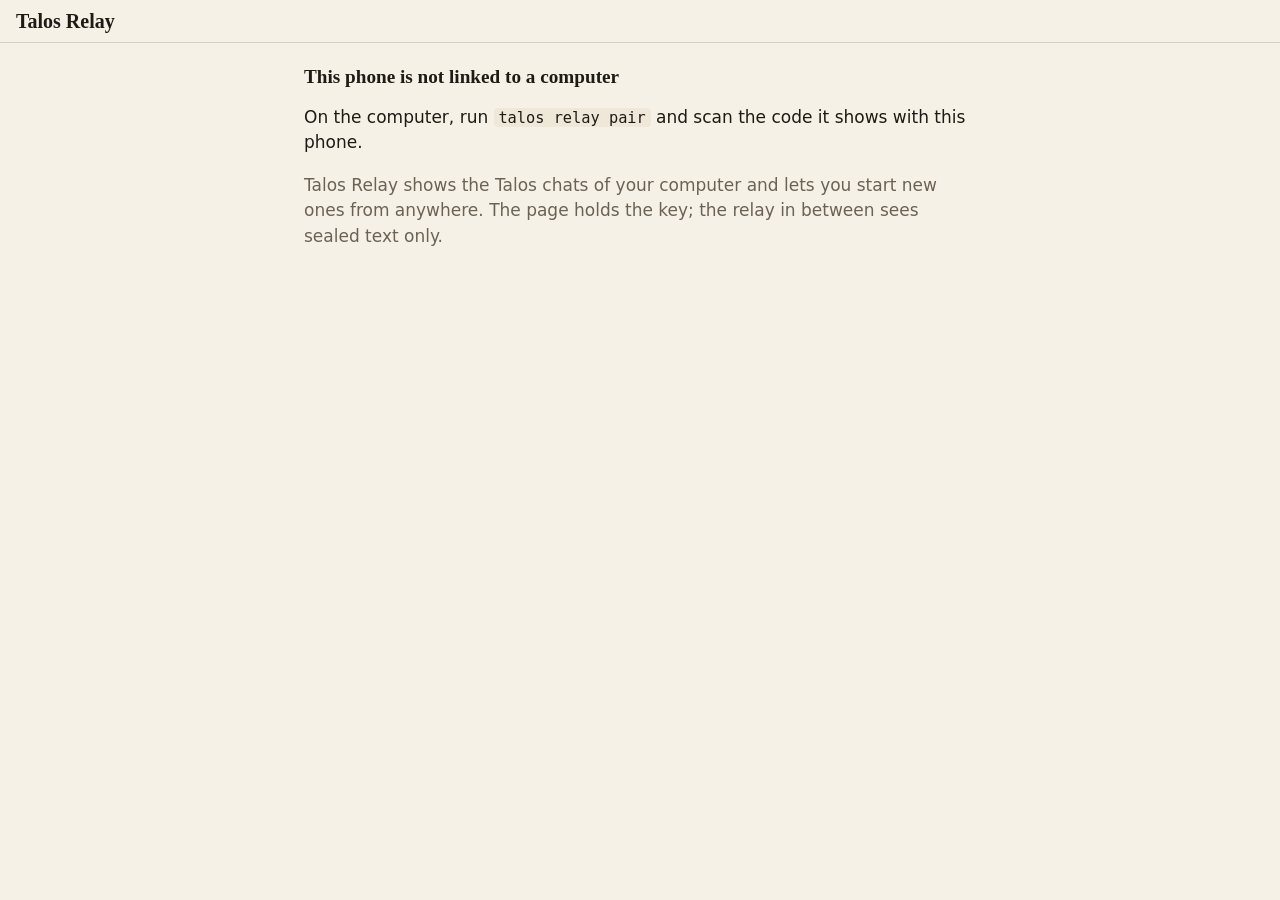
==== relay/site/index.html @ 6eaa2091 "Talos Relay: its own phone page and relay; OpenRouter sign-in in the browser talos relay pair|status" ====
<!doctype html>
<html lang="en">
<head>
<meta charset="utf-8">
<title>Talos Relay</title>
<meta name="viewport" content="width=device-width, initial-scale=1, viewport-fit=cover">
<meta name="referrer" content="no-referrer">
<meta name="robots" content="noindex">
<meta name="theme-color" content="#f6f1e7" media="(prefers-color-scheme: light)">
<meta name="theme-color" content="#1a1814" media="(prefers-color-scheme: dark)">
<meta name="apple-mobile-web-app-capable" content="yes">
<meta name="apple-mobile-web-app-title" content="Talos">
<link rel="icon" href="icon.svg" type="image/svg+xml">
<link rel="apple-touch-icon" href="icon-180.png">
<link rel="stylesheet" href="styles.css">
</head>
<body>
<header>
  <button id="back" class="plain" hidden aria-label="Back to the chats">&#8249; Chats</button>
  <h1 id="title">Talos Relay</h1>
  <span id="where" class="where"></span>
</header>

<main id="main">
  <section id="unlinked" hidden>
    <h2>This phone is not linked to a computer</h2>
    <p>On the computer, run <code>talos relay pair</code> and scan the code it shows with this phone.</p>
    <p class="soft">Talos Relay shows the Talos chats of your computer and lets you start new ones from anywhere.
    The page holds the key; the relay in between sees sealed text only.</p>
  </section>

  <section id="list" hidden>
    <button id="new" class="primary wide">New chat</button>
    <p id="notice" class="notice" hidden></p>
    <ul id="chats" class="chats"></ul>
    <p id="empty" class="soft" hidden>No chats yet. Start one with New chat.</p>
    <p id="about" class="soft small"></p>
  </section>

  <section id="start" hidden>
    <label for="folder">Folder on the computer</label>
    <select id="folder"></select>
    <p class="soft small">Talos reads and writes files in this folder.</p>
  </section>

  <section id="chat" hidden>
    <p id="earlier" class="soft small" hidden></p>
    <div id="items"></div>
    <div id="live" class="live" hidden>
      <div class="working"><span class="dot"></span><span id="clock">Working</span>
        <button id="stop" class="danger small">Stop</button></div>
      <div id="stream" class="stream"></div>
      <div id="notes" class="soft small"></div>
    </div>
    <div id="ask" class="ask" hidden></div>
    <p id="proof" class="proof" hidden></p>
    <p id="trouble" class="notice" hidden></p>
  </section>
</main>

<footer id="composer" hidden>
  <textarea id="text" rows="1" placeholder="Give Talos a task" enterkeyhint="send" aria-label="Message"></textarea>
  <button id="send" class="primary">Send</button>
</footer>

<p id="status" class="status" role="status"></p>
<script src="app.js"></script>
</body>
</html>
---- relay/site/styles.css ----
:root{--bg:#f6f1e7;--panel:#efe8d9;--card:#fffdf8;--ink:#1d1b16;--soft:#6b6253;--line:#d9cfba;
--teal:#1f6f5c;--amber:#b3740f;--bronze:#a0622a;--red:#a8321f;
--mono:ui-monospace,"Cascadia Mono",Consolas,monospace;
--serif:"Iowan Old Style","Palatino Linotype",Palatino,Georgia,serif}
@media (prefers-color-scheme: dark){:root{--bg:#1a1814;--panel:#242019;--card:#2a261e;--ink:#ece5d6;--soft:#a79c88;
--line:#3d372b;--teal:#5fc0a8;--amber:#e3a94a;--bronze:#d98a3d;--red:#e2786a}}
*{box-sizing:border-box}
html{-webkit-text-size-adjust:100%}
body{margin:0;background:var(--bg);color:var(--ink);font:17px/1.5 system-ui,-apple-system,"Segoe UI",sans-serif;
min-height:100vh;min-height:100dvh;display:flex;flex-direction:column}
header{position:sticky;top:0;z-index:2;display:flex;align-items:baseline;gap:.6rem;background:var(--bg);
border-bottom:1px solid var(--line);padding:calc(.6rem + env(safe-area-inset-top)) 1rem .6rem}
h1{font:600 1.25rem var(--serif);margin:0;flex:1;min-width:0;white-space:nowrap;overflow:hidden;text-overflow:ellipsis}
h2{font:600 1.2rem var(--serif);margin:.4rem 0}
.where{color:var(--soft);font-size:.8rem;white-space:nowrap}
.where.off{color:var(--red)}
main{flex:1;width:100%;max-width:44rem;margin:0 auto;padding:1rem}
.soft{color:var(--soft)}
.small{font-size:.85rem}
code{font-family:var(--mono);font-size:.9em;background:var(--panel);padding:.05rem .3rem;border-radius:4px}
button{font:inherit;color:inherit;border:1px solid var(--line);background:var(--card);border-radius:10px;
padding:.55rem .9rem;min-height:44px;cursor:pointer}
button:disabled{opacity:.5}
button.primary{background:var(--teal);border-color:var(--teal);color:#fff;font-weight:600}
@media (prefers-color-scheme: dark){button.primary{color:#10201c}}
button.danger{border-color:var(--red);color:var(--red)}
button.plain{border:0;background:none;padding:.2rem .4rem .2rem 0;min-height:0;color:var(--teal);font-weight:600}
button.small{min-height:36px;padding:.25rem .7rem;font-size:.9rem}
button.wide{width:100%}
label{display:block;font-weight:600;margin:.2rem 0 .3rem}
select,textarea,input{font:inherit;color:inherit;background:var(--card);border:1px solid var(--line);border-radius:10px;
padding:.55rem .7rem;width:100%}
.chats{list-style:none;margin:1rem 0 0;padding:0}
.chats li{background:var(--card);border:1px solid var(--line);border-radius:12px;margin:0 0 .6rem}
.chats button{display:block;width:100%;text-align:left;border:0;background:none;padding:.7rem .9rem}
.chats .name{display:block;font-weight:600;overflow:hidden;text-overflow:ellipsis;white-space:nowrap}
.chats .meta{display:block;color:var(--soft);font-size:.8rem}
.badge{color:var(--amber);font-weight:600}
.item{margin:0 0 .8rem;white-space:pre-wrap;overflow-wrap:anywhere}
.item.you{background:var(--panel);border-radius:12px;padding:.6rem .8rem;margin-left:2rem}
.item.talos{background:var(--card);border:1px solid var(--line);border-radius:12px;padding:.6rem .8rem}
.item.step{font:.8rem/1.4 var(--mono);color:var(--soft);border-left:3px solid var(--bronze);padding:.1rem 0 .1rem .6rem;
margin-bottom:.4rem}
.item.step .result{display:none;margin-top:.2rem;color:var(--ink)}
.item.step.open .result{display:block}
.live{border:1px dashed var(--line);border-radius:12px;padding:.6rem .8rem;margin:0 0 .8rem}
.working{display:flex;align-items:center;gap:.5rem;color:var(--soft);font-size:.9rem}
.working button{margin-left:auto}
.dot{width:.6rem;height:.6rem;border-radius:50%;background:var(--amber);animation:pulse 1.2s ease-in-out infinite}
@keyframes pulse{50%{opacity:.25}}
@media (prefers-reduced-motion: reduce){.dot{animation:none}}
.stream{white-space:pre-wrap;overflow-wrap:anywhere;margin-top:.4rem}
.ask{background:var(--card);border:2px solid var(--amber);border-radius:12px;padding:.7rem .8rem;margin:0 0 .8rem}
.ask .what{font-weight:600;margin:0 0 .3rem}
.ask .target{font:.85rem/1.4 var(--mono);white-space:pre-wrap;overflow-wrap:anywhere;background:var(--panel);
border-radius:8px;padding:.4rem .5rem;margin:.3rem 0;max-height:12rem;overflow:auto}
.ask .choices{display:flex;flex-wrap:wrap;gap:.5rem;margin-top:.5rem}
.ask .choices button{flex:1 1 auto}
.proof{font-size:.85rem;color:var(--teal);border-top:1px solid var(--line);padding-top:.5rem}
.notice{background:var(--panel);border-left:4px solid var(--red);border-radius:6px;padding:.5rem .7rem;margin:.8rem 0}
footer{position:sticky;bottom:0;display:flex;gap:.5rem;align-items:flex-end;background:var(--bg);
border-top:1px solid var(--line);padding:.6rem 1rem calc(.6rem + env(safe-area-inset-bottom));
width:100%;max-width:44rem;margin:0 auto}
footer textarea{flex:1;resize:none;max-height:9rem}
.status{position:fixed;left:50%;transform:translateX(-50%);bottom:calc(5.2rem + env(safe-area-inset-bottom));margin:0;
background:var(--ink);color:var(--bg);border-radius:999px;padding:.35rem .9rem;font-size:.85rem;max-width:90vw;
text-align:center}
.status:empty{display:none}
[hidden]{display:none !important}
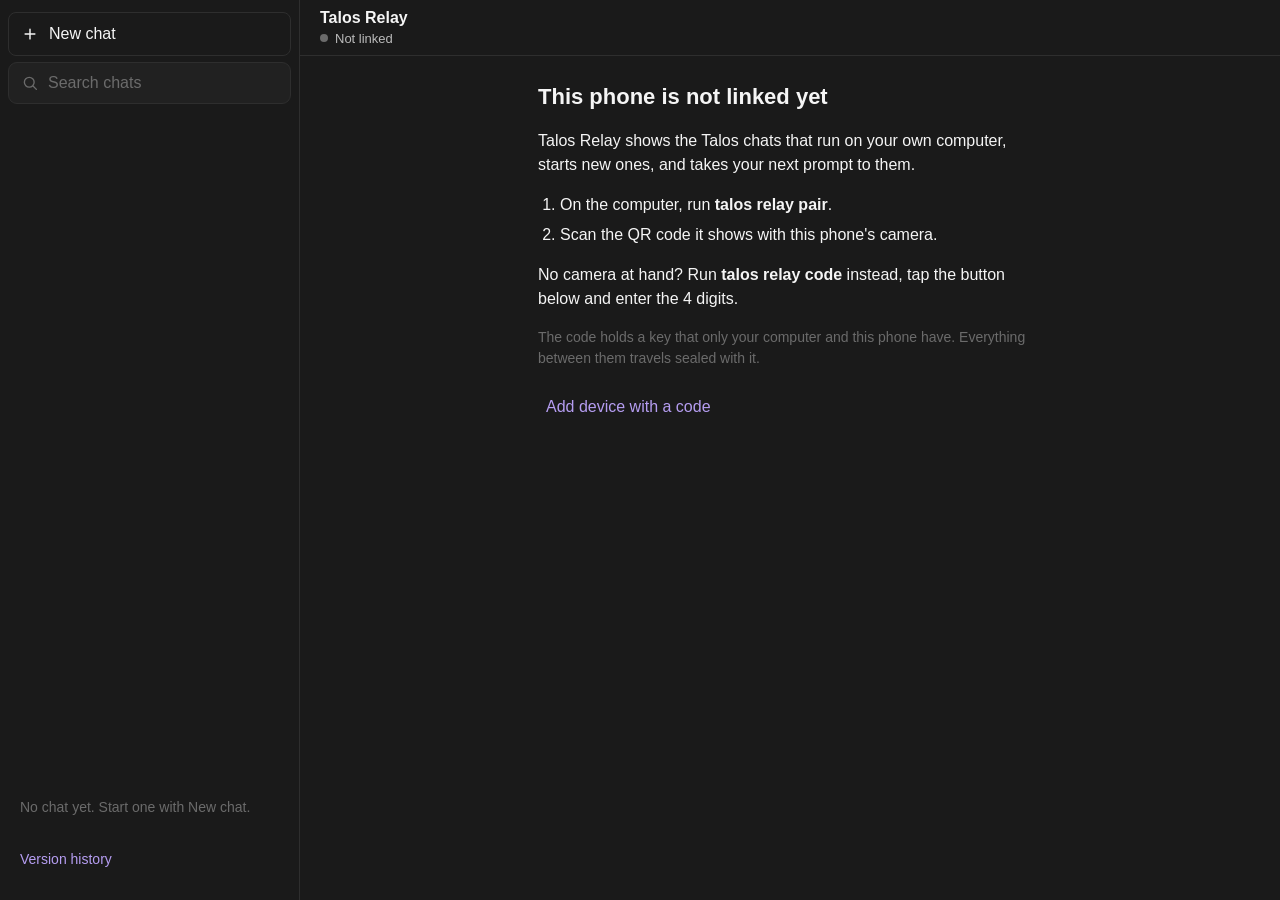
==== commit 4c66b5e7: "Talos Relay: the look and the parts of Vector Relay; a list of spare models Phone page (relay/site):" ====
--- a/relay/site/index.html
+++ b/relay/site/index.html
@@ -2,68 +2,139 @@
 <html lang="en">
 <head>
 <meta charset="utf-8">
+<meta name="viewport" content="width=device-width, initial-scale=1, viewport-fit=cover">
 <title>Talos Relay</title>
-<meta name="viewport" content="width=device-width, initial-scale=1, viewport-fit=cover">
+<meta name="description" content="See and steer the Talos chats on your own computer from your phone. Everything is sealed with a key only your computer and your phone have.">
+<meta name="robots" content="noindex">
 <meta name="referrer" content="no-referrer">
-<meta name="robots" content="noindex">
-<meta name="theme-color" content="#f6f1e7" media="(prefers-color-scheme: light)">
-<meta name="theme-color" content="#1a1814" media="(prefers-color-scheme: dark)">
+<meta name="theme-color" content="#1a1a1a">
+<meta name="color-scheme" content="dark">
+<!-- No web-app file list, on purpose: without one an iPhone keeps this page's whole address, the key after
+     the # included, as what the Home Screen icon opens. An icon has its own storage, so the
+     address is the only way the key gets there. -->
 <meta name="apple-mobile-web-app-capable" content="yes">
-<meta name="apple-mobile-web-app-title" content="Talos">
+<meta name="mobile-web-app-capable" content="yes">
+<meta name="apple-mobile-web-app-status-bar-style" content="black-translucent">
+<meta name="apple-mobile-web-app-title" content="Talos Relay">
+<link rel="apple-touch-icon" href="icon-180.png">
 <link rel="icon" href="icon.svg" type="image/svg+xml">
-<link rel="apple-touch-icon" href="icon-180.png">
-<link rel="stylesheet" href="styles.css">
+<link rel="stylesheet" href="styles.css?v=2.0.0">
 </head>
 <body>
-<header>
-  <button id="back" class="plain" hidden aria-label="Back to the chats">&#8249; Chats</button>
-  <h1 id="title">Talos Relay</h1>
-  <span id="where" class="where"></span>
-</header>
+<aside id="side" class="side" aria-label="Chats">
+  <div class="device-controls" id="deviceControls" hidden>
+    <label for="devicePicker">Device</label>
+    <select id="devicePicker" aria-label="Device to control"></select>
+    <div class="device-actions">
+      <button type="button" id="addDevice">+ Add device</button>
+      <button type="button" id="renameDevice">Rename</button>
+    </div>
+  </div>
+  <button type="button" id="newChat" class="board-link new-chat">
+    <svg viewBox="0 0 24 24" width="18" height="18" aria-hidden="true"><path d="M12 5.5v13M5.5 12h13" fill="none" stroke="currentColor" stroke-width="1.9" stroke-linecap="round"/></svg>
+    <span class="name">New chat</span>
+  </button>
+  <button type="button" id="showBoard" class="board-link" aria-pressed="false" hidden>
+    <svg viewBox="0 0 24 24" width="18" height="18" aria-hidden="true"><path d="M4.5 6.5h15M4.5 12h15M4.5 17.5h15" fill="none" stroke="currentColor" stroke-width="1.8" stroke-linecap="round"/></svg>
+    <span class="name">All chats</span><span id="boardCount" class="when"></span>
+  </button>
+  <label class="search">
+    <svg viewBox="0 0 24 24" width="18" height="18" aria-hidden="true"><circle cx="11" cy="11" r="6.5" fill="none" stroke="currentColor" stroke-width="1.8"/><path d="M16 16l4.5 4.5" fill="none" stroke="currentColor" stroke-width="1.8" stroke-linecap="round"/></svg>
+    <span class="hidden">Search chats</span>
+    <input id="find" type="search" placeholder="Search chats" autocomplete="off" autocapitalize="off" spellcheck="false">
+  </label>
+  <nav id="chats" class="chats" aria-label="Chats on the computer"></nav>
+  <p id="noChats" class="side-empty">No chat yet. Start one with New chat.</p>
+  <p id="about" class="side-about"></p>
+  <button type="button" id="showVersions" class="versions-link">Version history</button>
+</aside>
+<div id="shade" class="shade" hidden></div>
+<dialog id="deviceDialog" aria-labelledby="deviceDialogTitle">
+  <form id="deviceForm" autocomplete="off">
+    <h2 id="deviceDialogTitle">Add device</h2>
+    <label for="deviceName">Device name</label>
+    <input id="deviceName" required maxlength="40" placeholder="e.g. ASUS laptop">
+    <div id="pairFields">
+      <div id="codeFields">
+        <label for="deviceCode">4-digit code from that computer</label>
+        <input id="deviceCode" class="code" inputmode="numeric" pattern="[0-9]*" maxlength="4" autocomplete="off" placeholder="0000">
+        <p>On that computer, run <strong>talos relay code</strong>. It shows 4 digits that work for 5 minutes.</p>
+        <button type="button" id="useLink" class="other-way">Use a pairing link instead</button>
+      </div>
+      <div id="linkFields" hidden>
+        <label for="deviceLink">Private pairing link</label>
+        <input id="deviceLink" type="password" autocomplete="off" autocapitalize="none" spellcheck="false" placeholder="Paste pairing link">
+        <p>On that computer, run <strong>talos relay pair</strong>. Point the phone camera at its QR code and copy the link. Paste it here, not in a chat.</p>
+        <button type="button" id="useCode" class="other-way">Use a 4-digit code instead</button>
+      </div>
+    </div>
+    <p id="deviceError" role="alert" hidden></p>
+    <div class="device-actions"><button type="button" id="cancelDevice">Cancel</button><button type="submit" id="saveDevice">Add and switch</button></div>
+  </form>
+</dialog>
+<dialog id="versionsDialog" aria-labelledby="versionsTitle">
+  <h2 id="versionsTitle">Version history</h2>
+  <div id="versionsList"></div>
+  <div class="device-actions"><span></span><button type="button" id="closeVersions">Close</button></div>
+</dialog>
 
-<main id="main">
-  <section id="unlinked" hidden>
-    <h2>This phone is not linked to a computer</h2>
-    <p>On the computer, run <code>talos relay pair</code> and scan the code it shows with this phone.</p>
-    <p class="soft">Talos Relay shows the Talos chats of your computer and lets you start new ones from anywhere.
-    The page holds the key; the relay in between sees sealed text only.</p>
+<div class="main">
+  <header class="bar">
+    <button id="menu" class="menu" type="button" aria-label="Chats" aria-controls="side" aria-expanded="false">
+      <svg viewBox="0 0 24 24" width="22" height="22" aria-hidden="true"><rect x="3.5" y="4.5" width="17" height="15" rx="3" fill="none" stroke="currentColor" stroke-width="1.7"/><path d="M9.5 4.5v15" fill="none" stroke="currentColor" stroke-width="1.7"/></svg>
+      <span id="menuNew" class="new" hidden></span>
+    </button>
+    <div class="titles">
+      <h1 id="title" class="brand">Talos Relay</h1>
+      <p class="status" role="status"><span id="dot" class="dot"></span><span id="status">Opening</span></p>
+    </div>
+  </header>
+
+  <main id="feed" class="feed" aria-live="polite" aria-label="What the chat on your computer said"></main>
+  <section id="board" class="board" aria-label="Every chat on your computers and its last step"></section>
+
+  <section id="none" class="sheet" hidden>
+    <h2>This phone is not linked yet</h2>
+    <p>Talos Relay shows the Talos chats that run on your own computer, starts new ones, and takes your next prompt to them.</p>
+    <ol>
+      <li>On the computer, run <strong>talos relay pair</strong>.</li>
+      <li>Scan the QR code it shows with this phone's camera.</li>
+    </ol>
+    <p>No camera at hand? Run <strong>talos relay code</strong> instead, tap the button below and enter the 4 digits.</p>
+    <p class="soft">The code holds a key that only your computer and this phone have. Everything between them travels sealed with it.</p>
+    <button type="button" id="firstDevice">Add device with a code</button>
   </section>
 
-  <section id="list" hidden>
-    <button id="new" class="primary wide">New chat</button>
-    <p id="notice" class="notice" hidden></p>
-    <ul id="chats" class="chats"></ul>
-    <p id="empty" class="soft" hidden>No chats yet. Start one with New chat.</p>
-    <p id="about" class="soft small"></p>
-  </section>
+  <aside id="hint" class="hint" hidden>
+    <p><strong>Keep it as an app:</strong> tap Share, then <strong>Add to Home Screen</strong>. The icon takes your key along, so do not share this page's address.</p>
+    <button id="hintClose" type="button">OK</button>
+  </aside>
 
-  <section id="start" hidden>
-    <label for="folder">Folder on the computer</label>
-    <select id="folder"></select>
-    <p class="soft small">Talos reads and writes files in this folder.</p>
-  </section>
+  <div id="preview" class="preview" hidden>
+    <img id="previewPicture" alt="The photo you are about to send">
+    <button id="previewRemove" type="button">Remove photo</button>
+  </div>
 
-  <section id="chat" hidden>
-    <p id="earlier" class="soft small" hidden></p>
-    <div id="items"></div>
-    <div id="live" class="live" hidden>
-      <div class="working"><span class="dot"></span><span id="clock">Working</span>
-        <button id="stop" class="danger small">Stop</button></div>
-      <div id="stream" class="stream"></div>
-      <div id="notes" class="soft small"></div>
+  <form id="composer" class="composer" hidden>
+    <div class="compose">
+      <input id="photo" type="file" accept="image/*" hidden>
+      <div id="agents" class="agents" role="group" aria-label="Folder the new chat works in" hidden></div>
+      <label class="hidden" for="box">Prompt for the chat on your computer</label>
+      <textarea id="box" rows="1" placeholder="Send follow-up" autocomplete="off"></textarea>
+      <div class="tools">
+        <button id="attach" class="attach" type="button" aria-label="Add a photo">
+          <svg viewBox="0 0 24 24" width="20" height="20" aria-hidden="true"><path d="M12 5.5v13M5.5 12h13" fill="none" stroke="currentColor" stroke-width="1.9" stroke-linecap="round"/></svg>
+        </button>
+        <span id="sendTarget" class="send-target" aria-live="polite"></span>
+        <button id="send" class="send" type="submit" aria-label="Send" disabled>
+          <svg viewBox="0 0 24 24" width="20" height="20" aria-hidden="true"><path d="M12 18.5v-13M6.5 11L12 5.5 17.5 11" fill="none" stroke="currentColor" stroke-width="2.1" stroke-linecap="round" stroke-linejoin="round"/></svg>
+        </button>
+      </div>
     </div>
-    <div id="ask" class="ask" hidden></div>
-    <p id="proof" class="proof" hidden></p>
-    <p id="trouble" class="notice" hidden></p>
-  </section>
-</main>
+  </form>
+</div>
 
-<footer id="composer" hidden>
-  <textarea id="text" rows="1" placeholder="Give Talos a task" enterkeyhint="send" aria-label="Message"></textarea>
-  <button id="send" class="primary">Send</button>
-</footer>
-
-<p id="status" class="status" role="status"></p>
-<script src="app.js"></script>
+<noscript><p class="sheet">This page needs JavaScript: it opens the sealed text from your computer on this phone.</p></noscript>
+<script src="app.js?v=2.0.0"></script>
 </body>
 </html>
--- a/relay/site/styles.css
+++ b/relay/site/styles.css
@@ -1,69 +1,608 @@
-:root{--bg:#f6f1e7;--panel:#efe8d9;--card:#fffdf8;--ink:#1d1b16;--soft:#6b6253;--line:#d9cfba;
---teal:#1f6f5c;--amber:#b3740f;--bronze:#a0622a;--red:#a8321f;
---mono:ui-monospace,"Cascadia Mono",Consolas,monospace;
---serif:"Iowan Old Style","Palatino Linotype",Palatino,Georgia,serif}
-@media (prefers-color-scheme: dark){:root{--bg:#1a1814;--panel:#242019;--card:#2a261e;--ink:#ece5d6;--soft:#a79c88;
---line:#3d372b;--teal:#5fc0a8;--amber:#e3a94a;--bronze:#d98a3d;--red:#e2786a}}
-*{box-sizing:border-box}
-html{-webkit-text-size-adjust:100%}
-body{margin:0;background:var(--bg);color:var(--ink);font:17px/1.5 system-ui,-apple-system,"Segoe UI",sans-serif;
-min-height:100vh;min-height:100dvh;display:flex;flex-direction:column}
-header{position:sticky;top:0;z-index:2;display:flex;align-items:baseline;gap:.6rem;background:var(--bg);
-border-bottom:1px solid var(--line);padding:calc(.6rem + env(safe-area-inset-top)) 1rem .6rem}
-h1{font:600 1.25rem var(--serif);margin:0;flex:1;min-width:0;white-space:nowrap;overflow:hidden;text-overflow:ellipsis}
-h2{font:600 1.2rem var(--serif);margin:.4rem 0}
-.where{color:var(--soft);font-size:.8rem;white-space:nowrap}
-.where.off{color:var(--red)}
-main{flex:1;width:100%;max-width:44rem;margin:0 auto;padding:1rem}
-.soft{color:var(--soft)}
-.small{font-size:.85rem}
-code{font-family:var(--mono);font-size:.9em;background:var(--panel);padding:.05rem .3rem;border-radius:4px}
-button{font:inherit;color:inherit;border:1px solid var(--line);background:var(--card);border-radius:10px;
-padding:.55rem .9rem;min-height:44px;cursor:pointer}
-button:disabled{opacity:.5}
-button.primary{background:var(--teal);border-color:var(--teal);color:#fff;font-weight:600}
-@media (prefers-color-scheme: dark){button.primary{color:#10201c}}
-button.danger{border-color:var(--red);color:var(--red)}
-button.plain{border:0;background:none;padding:.2rem .4rem .2rem 0;min-height:0;color:var(--teal);font-weight:600}
-button.small{min-height:36px;padding:.25rem .7rem;font-size:.9rem}
-button.wide{width:100%}
-label{display:block;font-weight:600;margin:.2rem 0 .3rem}
-select,textarea,input{font:inherit;color:inherit;background:var(--card);border:1px solid var(--line);border-radius:10px;
-padding:.55rem .7rem;width:100%}
-.chats{list-style:none;margin:1rem 0 0;padding:0}
-.chats li{background:var(--card);border:1px solid var(--line);border-radius:12px;margin:0 0 .6rem}
-.chats button{display:block;width:100%;text-align:left;border:0;background:none;padding:.7rem .9rem}
-.chats .name{display:block;font-weight:600;overflow:hidden;text-overflow:ellipsis;white-space:nowrap}
-.chats .meta{display:block;color:var(--soft);font-size:.8rem}
-.badge{color:var(--amber);font-weight:600}
-.item{margin:0 0 .8rem;white-space:pre-wrap;overflow-wrap:anywhere}
-.item.you{background:var(--panel);border-radius:12px;padding:.6rem .8rem;margin-left:2rem}
-.item.talos{background:var(--card);border:1px solid var(--line);border-radius:12px;padding:.6rem .8rem}
-.item.step{font:.8rem/1.4 var(--mono);color:var(--soft);border-left:3px solid var(--bronze);padding:.1rem 0 .1rem .6rem;
-margin-bottom:.4rem}
-.item.step .result{display:none;margin-top:.2rem;color:var(--ink)}
-.item.step.open .result{display:block}
-.live{border:1px dashed var(--line);border-radius:12px;padding:.6rem .8rem;margin:0 0 .8rem}
-.working{display:flex;align-items:center;gap:.5rem;color:var(--soft);font-size:.9rem}
-.working button{margin-left:auto}
-.dot{width:.6rem;height:.6rem;border-radius:50%;background:var(--amber);animation:pulse 1.2s ease-in-out infinite}
-@keyframes pulse{50%{opacity:.25}}
-@media (prefers-reduced-motion: reduce){.dot{animation:none}}
-.stream{white-space:pre-wrap;overflow-wrap:anywhere;margin-top:.4rem}
-.ask{background:var(--card);border:2px solid var(--amber);border-radius:12px;padding:.7rem .8rem;margin:0 0 .8rem}
-.ask .what{font-weight:600;margin:0 0 .3rem}
-.ask .target{font:.85rem/1.4 var(--mono);white-space:pre-wrap;overflow-wrap:anywhere;background:var(--panel);
-border-radius:8px;padding:.4rem .5rem;margin:.3rem 0;max-height:12rem;overflow:auto}
-.ask .choices{display:flex;flex-wrap:wrap;gap:.5rem;margin-top:.5rem}
-.ask .choices button{flex:1 1 auto}
-.proof{font-size:.85rem;color:var(--teal);border-top:1px solid var(--line);padding-top:.5rem}
-.notice{background:var(--panel);border-left:4px solid var(--red);border-radius:6px;padding:.5rem .7rem;margin:.8rem 0}
-footer{position:sticky;bottom:0;display:flex;gap:.5rem;align-items:flex-end;background:var(--bg);
-border-top:1px solid var(--line);padding:.6rem 1rem calc(.6rem + env(safe-area-inset-bottom));
-width:100%;max-width:44rem;margin:0 auto}
-footer textarea{flex:1;resize:none;max-height:9rem}
-.status{position:fixed;left:50%;transform:translateX(-50%);bottom:calc(5.2rem + env(safe-area-inset-bottom));margin:0;
-background:var(--ink);color:var(--bg);border-radius:999px;padding:.35rem .9rem;font-size:.85rem;max-width:90vw;
-text-align:center}
-.status:empty{display:none}
-[hidden]{display:none !important}
+:root {
+  --paper: #1a1a1a;      /* the window */
+  --card: #212121;       /* panels: the prompt box, your own messages, search */
+  --chosen: #2c2c2c;     /* the chat that is open, code chips */
+  --line: #2e2e2e;
+  --edge: #383838;       /* the outline of a panel */
+  --ink: #f5f5f5;
+  --dim: #bbbbbb;        /* chat names, updates */
+  --soft: #6b6b6b;       /* times, placeholders */
+  --link: #b59df1;
+  --orange: #ff7a52;
+  --green: #6fd18a;
+  --amber: #ffc15a;
+  color-scheme: dark;
+}
+
+/* Talos Relay wears the look of Vector Relay (the look of the Vector app: one dark surface, panels a
+   shade lighter, light grey text). The rules up to the last part are its styles.css. */
+* { box-sizing: border-box; }
+
+html, body { height: 100%; }
+
+body {
+  margin: 0;
+  display: flex;
+  height: 100dvh;
+  overflow: hidden;
+  background: var(--paper);
+  color: var(--ink);
+  font: 16px/1.5 Inter, -apple-system, BlinkMacSystemFont, "Segoe UI", Roboto, "PingFang TC", "Microsoft JhengHei", sans-serif;
+  -webkit-text-size-adjust: 100%;
+  -webkit-tap-highlight-color: transparent;
+}
+
+button, input, textarea { font: inherit; }
+
+.hidden {
+  position: absolute;
+  width: 1px;
+  height: 1px;
+  overflow: hidden;
+  clip-path: inset(50%);
+}
+
+[hidden] { display: none !important; }
+
+.main {
+  flex: 1 1 auto;
+  display: flex;
+  flex-direction: column;
+  min-width: 0;
+  height: 100%;
+}
+
+.device-controls { flex: none; margin: 0 0 14px; padding: 4px 4px 12px; border-bottom: 1px solid var(--line); }
+.device-controls label, #deviceDialog label { display: block; margin-bottom: 5px; color: var(--dim); font-size: 13px; }
+.device-controls select, #deviceDialog input { width: 100%; padding: 10px; border: 1px solid var(--edge); border-radius: 9px; background: var(--card); color: var(--ink); font: inherit; }
+.device-actions { display: flex; align-items: center; justify-content: space-between; gap: 8px; }
+.device-actions button, #firstDevice { min-height: 48px; padding: 4px 8px; border: 0; border-radius: 7px; background: transparent; color: var(--link); cursor: pointer; }
+.send-target { min-width: 0; overflow: hidden; margin: 0 9px; color: var(--dim); font-size: 13px; text-overflow: ellipsis; white-space: nowrap; }
+#deviceDialog { width: min(90vw, 380px); max-height: 88dvh; overflow-y: auto; padding: 20px; border: 1px solid var(--edge); border-radius: 14px; background: var(--card); color: var(--ink); }
+#deviceDialog::backdrop { background: rgba(0, 0, 0, .65); }
+#deviceDialog h2 { margin: 0 0 14px; font-size: 19px; }
+#deviceDialog label { margin-top: 12px; }
+#deviceDialog p { color: var(--dim); font-size: 14px; }
+#deviceDialog .device-actions { margin-top: 10px; }
+#deviceDialog #deviceError { color: var(--orange); }
+#deviceDialog input.code { font-size: 28px; letter-spacing: .5em; text-align: center; font-variant-numeric: tabular-nums; }
+#deviceDialog .other-way { min-height: 42px; padding: 4px 0; border: 0; background: transparent; color: var(--link); font: inherit; font-size: 14px; cursor: pointer; }
+
+/* ---- the chat list */
+.side {
+  position: fixed;
+  z-index: 30;
+  inset: 0 auto 0 0;
+  display: flex;
+  flex-direction: column;
+  width: min(84vw, 330px);
+  padding: calc(12px + env(safe-area-inset-top)) 8px calc(10px + env(safe-area-inset-bottom)) calc(8px + env(safe-area-inset-left));
+  border-right: 1px solid var(--line);
+  background: var(--paper);
+  transform: translateX(-102%);
+  visibility: hidden;
+  transition: transform 0.2s ease, visibility 0s linear 0.2s;
+}
+
+body.side-open .side {
+  transform: none;
+  visibility: visible;
+  transition: transform 0.2s ease;
+}
+
+.shade {
+  position: fixed;
+  z-index: 20;
+  inset: 0;
+  background: rgba(0, 0, 0, 0.55);
+}
+
+.search {
+  flex: none;
+  display: flex;
+  gap: 9px;
+  align-items: center;
+  min-height: 42px;
+  margin: 0 0 10px;
+  padding: 0 12px;
+  border: 1px solid var(--line);
+  border-radius: 9px;
+  background: var(--card);
+  color: var(--soft);
+}
+
+.search input {
+  flex: 1 1 auto;
+  min-width: 0;
+  padding: 8px 0;
+  border: 0;
+  outline: 0;
+  background: transparent;
+  color: var(--ink);
+  -webkit-appearance: none;
+  appearance: none;
+}
+
+.search input::placeholder { color: var(--soft); opacity: 1; }
+.search input::-webkit-search-cancel-button { display: none; }
+.search:focus-within { border-color: var(--edge); }
+
+.chats {
+  flex: 1 1 auto;
+  min-height: 0;
+  overflow-y: auto;
+  -webkit-overflow-scrolling: touch;
+  overscroll-behavior: contain;
+}
+
+.chip {
+  display: flex;
+  gap: 10px;
+  align-items: center;
+  width: 100%;
+  min-height: 44px;
+  margin: 0 0 2px;
+  padding: 0 12px;
+  border: 0;
+  border-radius: 8px;
+  background: transparent;
+  color: var(--dim);
+  text-align: left;
+}
+
+.chip .name { flex: 0 1 auto; min-width: 0; overflow: hidden; text-overflow: ellipsis; white-space: nowrap; }
+.chip.chosen { background: var(--chosen); color: var(--ink); }
+.chip.away .name { color: var(--soft); }
+.chip .when { flex: none; margin-left: auto; padding-left: 8px; color: var(--soft); font-size: 14px; font-variant-numeric: tabular-nums; }
+.chip .new { flex: none; width: 8px; height: 8px; border-radius: 50%; background: var(--link); }
+
+.spin {
+  flex: none;
+  width: 14px;
+  height: 14px;
+  border: 2px solid var(--soft);
+  border-top-color: transparent;
+  border-radius: 50%;
+  animation: turn 0.9s linear infinite;
+}
+
+@keyframes turn { to { transform: rotate(360deg); } }
+
+.side-empty { margin: 6px 12px; color: var(--soft); font-size: 14px; }
+
+/* ---- the bar */
+.bar {
+  flex: none;
+  display: flex;
+  gap: 6px;
+  align-items: center;
+  padding: calc(8px + env(safe-area-inset-top)) calc(14px + env(safe-area-inset-right)) 8px calc(6px + env(safe-area-inset-left));
+  border-bottom: 1px solid var(--line);
+  background: var(--paper);
+}
+
+.menu {
+  position: relative;
+  flex: none;
+  display: grid;
+  place-items: center;
+  width: 44px;
+  height: 44px;
+  padding: 0;
+  border: 0;
+  border-radius: 8px;
+  background: transparent;
+  color: var(--dim);
+}
+
+.menu:active { background: var(--chosen); }
+.menu .new { position: absolute; top: 9px; right: 8px; width: 8px; height: 8px; border-radius: 50%; background: var(--link); }
+
+.titles { flex: 1 1 auto; min-width: 0; }
+
+.brand {
+  margin: 0;
+  overflow: hidden;
+  font-size: 16px;
+  font-weight: 600;
+  line-height: 1.3;
+  text-overflow: ellipsis;
+  white-space: nowrap;
+}
+
+.status {
+  display: flex;
+  align-items: baseline;
+  gap: 7px;
+  margin: 1px 0 0;
+  color: var(--dim);
+  font-size: 13px;
+  line-height: 1.35;
+}
+
+.dot {
+  flex: none;
+  width: 8px;
+  height: 8px;
+  border-radius: 50%;
+  background: var(--soft);
+  transform: translateY(-1px);
+}
+
+.dot.ok { background: var(--green); }
+.dot.busy { background: var(--amber); animation: pulse 1.4s ease-in-out infinite; }
+.dot.bad { background: var(--orange); }
+
+@keyframes pulse { 50% { opacity: 0.35; } }
+
+@media (prefers-reduced-motion: reduce) {
+  .dot.busy { animation: none; }
+  .spin { animation-duration: 2.4s; }
+  .side, body.side-open .side { transition: none; }
+}
+
+/* ---- the feed */
+.feed {
+  flex: 1 1 auto;
+  min-height: 0;
+  overflow-y: auto;
+  -webkit-overflow-scrolling: touch;
+  overscroll-behavior: contain;
+  padding: 14px calc(16px + env(safe-area-inset-right)) 18px calc(16px + env(safe-area-inset-left));
+}
+
+.day {
+  margin: 14px 0 10px;
+  color: var(--soft);
+  font-size: 12px;
+  letter-spacing: 0.06em;
+  text-align: center;
+  text-transform: uppercase;
+}
+
+.item {
+  max-width: 46rem;
+  margin: 0 auto 14px;
+}
+
+.item .text { overflow-wrap: anywhere; }
+
+.item .meta {
+  margin-top: 4px;
+  color: var(--soft);
+  font-size: 12.5px;
+  font-variant-numeric: tabular-nums;
+}
+
+/* what you typed: a panel, as in the app */
+.item.prompt .text {
+  padding: 11px 14px;
+  border: 1px solid var(--edge);
+  border-radius: 10px;
+  background: var(--card);
+  white-space: pre-wrap;
+}
+
+.item.prompt .meta { text-align: right; }
+.item.prompt.failed .text { border-style: dashed; border-color: var(--orange); background: transparent; }
+.item.prompt.failed .meta { color: var(--orange); }
+
+/* what the chat says while it works */
+.item.update { display: flex; gap: 10px; align-items: baseline; color: var(--dim); font-size: 15px; }
+.item.update::before { content: ""; flex: none; width: 6px; height: 6px; border-radius: 50%; background: var(--soft); transform: translateY(-2px); }
+.item.update .meta { flex: none; margin: 0 0 0 auto; padding-left: 8px; }
+.item.update .text { min-width: 0; }
+
+.item.note { color: var(--soft); font-size: 13px; text-align: center; }
+.item.note .meta { display: none; }
+
+/* the answer: plain text on the window, no bubble */
+.item.result .text,
+.item.error .text { line-height: 1.6; }
+
+.item.error .text { padding: 2px 0 2px 12px; border-left: 3px solid var(--orange); }
+
+.text p { margin: 0 0 11px; }
+.text p:last-child, .text ul:last-child, .text ol:last-child, .text pre:last-child, .text .scroll:last-child { margin-bottom: 0; }
+.text h3 { margin: 16px 0 6px; font-size: 16px; font-weight: 600; }
+.text h3:first-child { margin-top: 0; }
+.text ul, .text ol { margin: 0 0 11px; padding-left: 24px; }
+.text li { margin: 4px 0; }
+.text li::marker { color: var(--dim); }
+.text strong { font-weight: 600; }
+.text a { color: var(--link); }
+
+.text code {
+  padding: 1.5px 6px;
+  border-radius: 5px;
+  background: var(--chosen);
+  font: 13.5px/1.4 ui-monospace, "SF Mono", Menlo, Consolas, monospace;
+}
+
+.text pre {
+  margin: 0 0 11px;
+  padding: 11px 13px;
+  overflow-x: auto;
+  border: 1px solid var(--line);
+  border-radius: 10px;
+  background: var(--card);
+}
+
+.text pre code { padding: 0; background: none; white-space: pre; }
+
+.text .scroll { margin: 0 0 11px; overflow-x: auto; }
+.text table { border-collapse: collapse; font-size: 14px; }
+.text th, .text td { padding: 6px 10px; border: 1px solid var(--edge); text-align: left; vertical-align: top; }
+.text th { background: var(--card); font-weight: 600; }
+
+.more {
+  margin-top: 8px;
+  min-height: 36px;
+  padding: 0 14px;
+  border: 1px solid var(--edge);
+  border-radius: 999px;
+  background: transparent;
+  color: var(--dim);
+  font-size: 14px;
+}
+
+.retry, .drop {
+  padding: 0;
+  border: 0;
+  background: none;
+  color: var(--orange);
+  font-size: 12.5px;
+  text-decoration: underline;
+}
+
+.drop { margin-left: 10px; color: var(--soft); }
+
+.empty { margin: 22vh auto 0; max-width: 20rem; color: var(--soft); text-align: center; }
+
+/* ---- sheets and hints */
+.sheet { flex: 1 1 auto; max-width: 34rem; margin: 0 auto; padding: 24px 20px; overflow-y: auto; }
+.sheet h2 { margin: 0 0 10px; font-size: 22px; font-weight: 600; }
+.sheet ol { padding-left: 22px; }
+.sheet li { margin: 6px 0; }
+.soft { color: var(--soft); font-size: 14px; }
+
+.hint {
+  flex: none;
+  display: flex;
+  gap: 12px;
+  align-items: center;
+  margin: 0 12px 8px;
+  padding: 10px 12px;
+  border: 1px solid var(--line);
+  border-radius: 12px;
+  background: var(--card);
+  color: var(--dim);
+  font-size: 14px;
+}
+
+.hint p { margin: 0; }
+.hint strong { color: var(--ink); font-weight: 600; }
+
+.hint button, .preview button {
+  flex: none;
+  min-width: 44px;
+  min-height: 36px;
+  padding: 0 14px;
+  border: 1px solid var(--edge);
+  border-radius: 999px;
+  background: transparent;
+  color: var(--ink);
+  font-size: 14px;
+}
+
+/* ---- the prompt box */
+.composer {
+  flex: none;
+  padding: 4px calc(12px + env(safe-area-inset-right)) calc(10px + env(safe-area-inset-bottom)) calc(12px + env(safe-area-inset-left));
+}
+
+.compose {
+  max-width: 46rem;
+  margin: 0 auto;
+  padding: 4px 8px 8px;
+  border: 1px solid var(--edge);
+  border-radius: 14px;
+  background: var(--card);
+}
+
+.compose:focus-within { border-color: #4a4a4a; }
+
+.composer textarea {
+  display: block;
+  width: 100%;
+  min-height: 44px;
+  max-height: 38vh;
+  padding: 10px 8px 6px;
+  border: 0;
+  outline: 0;
+  background: transparent;
+  color: var(--ink);
+  resize: none;
+}
+
+.composer textarea::placeholder { color: var(--soft); opacity: 1; }
+
+/* New chat: who carries it out, when the computer has more than one agent */
+.agents { display: flex; flex-wrap: wrap; gap: 6px; padding: 6px 4px 0; }
+.agents[hidden] { display: none; }
+.agents .agent { min-height: 36px; padding: 0 14px; border: 1px solid var(--edge); border-radius: 999px; background: transparent; color: var(--dim); font-size: 14px; cursor: pointer; }
+.agents .agent.chosen { border-color: var(--ink); background: var(--chosen); color: var(--ink); }
+.agents .agent:focus-visible { outline: 2px solid var(--link); outline-offset: 2px; }
+
+.tools { display: flex; align-items: center; justify-content: space-between; }
+
+.composer .attach, .composer .send {
+  flex: none;
+  display: grid;
+  place-items: center;
+  width: 40px;
+  height: 40px;
+  padding: 0;
+  border: 0;
+  border-radius: 50%;
+}
+
+.composer .attach { background: var(--chosen); color: var(--dim); }
+.composer .send { background: var(--ink); color: var(--paper); }
+.composer button:disabled { opacity: 0.3; }
+
+.menu:focus-visible,
+.chip:focus-visible,
+.composer button:focus-visible,
+.more:focus-visible,
+.preview button:focus-visible,
+.hint button:focus-visible { outline: 2px solid var(--link); outline-offset: 2px; }
+
+/* ---- the photo about to be sent */
+.preview {
+  flex: none;
+  display: flex;
+  gap: 12px;
+  align-items: center;
+  padding: 6px calc(16px + env(safe-area-inset-right)) 6px calc(16px + env(safe-area-inset-left));
+}
+
+.preview img { width: 56px; height: 56px; border: 1px solid var(--edge); border-radius: 10px; object-fit: cover; }
+
+/* ---- pictures in the feed */
+.pic { margin: 0 0 8px; }
+.pic:last-child { margin-bottom: 0; }
+.pic img { display: block; max-width: 100%; height: auto; border-radius: 10px; background: var(--card); }
+
+.pic .wait {
+  display: grid;
+  place-items: center;
+  max-width: 100%;
+  border-radius: 10px;
+  background: var(--card);
+  color: var(--soft);
+  font-size: 13px;
+}
+
+.pic button.wait { border: 1px dashed var(--orange); color: var(--orange); font-size: 13px; }
+.item.prompt .pic { max-width: 70%; margin-bottom: 8px; }
+.item.prompt .pic:last-child { margin-bottom: 0; }
+.item.update .pic { margin-top: 6px; }
+
+/* ---- a wide screen: the chat list stays open on the left, as in the app */
+@media (min-width: 820px) {
+  .side {
+    position: static;
+    flex: none;
+    width: 300px;
+    transform: none;
+    visibility: visible;
+    transition: none;
+  }
+
+  .shade { display: none !important; }
+  .menu { display: none; }
+  .bar { padding-left: 20px; }
+}
+
+/* version history */
+.versions-link { display: block; margin: 14px 12px 10px; min-height: 42px; padding: 4px 0; border: 0; background: transparent; color: var(--link); font: inherit; font-size: 14px; text-align: left; cursor: pointer; }
+#versionsDialog { width: min(92vw, 460px); max-height: 88dvh; overflow-y: auto; padding: 20px; border: 1px solid var(--edge); border-radius: 14px; background: var(--card); color: var(--ink); }
+#versionsDialog::backdrop { background: rgba(0, 0, 0, .65); }
+#versionsDialog h2 { margin: 0 0 10px; font-size: 19px; }
+#versionsDialog .version { padding: 10px 0; border-top: 1px solid var(--edge); }
+#versionsDialog summary { display: flex; flex-wrap: wrap; align-items: baseline; gap: 4px 10px; min-height: 30px; cursor: pointer; }
+#versionsDialog summary .when, #versionsDialog summary .count { color: var(--dim); font-size: 13px; }
+#versionsDialog summary .what { flex: 1 1 100%; }
+#versionsDialog summary .mark { padding: 1px 8px; border: 1px solid var(--link); border-radius: 999px; color: var(--link); font-size: 12px; }
+#versionsDialog ul { margin: 8px 0 2px; padding-left: 20px; color: var(--dim); font-size: 14px; }
+#versionsDialog li { margin: 4px 0; }
+
+/* ---- All chats: every chat of every computer, the running ones first */
+.board-link { flex: none; display: flex; gap: 10px; align-items: center; width: 100%; min-height: 44px; margin: 0 0 10px; padding: 0 12px; border: 1px solid var(--line); border-radius: 8px; background: transparent; color: var(--dim); text-align: left; cursor: pointer; }
+.board-link svg { flex: none; }
+.board-link .name { flex: 0 1 auto; min-width: 0; }
+.board-link .when { flex: none; margin-left: auto; padding-left: 8px; color: var(--soft); font-size: 14px; font-variant-numeric: tabular-nums; }
+.board-link.chosen { background: var(--chosen); color: var(--ink); }
+.board-link:focus-visible { outline: 2px solid var(--link); outline-offset: 2px; }
+.board-link.new-chat { margin-bottom: 6px; color: var(--ink); }
+
+/* ---- what the phone desk is doing for the open chat, while it works */
+.item.work { padding: 11px 14px; border: 1px dashed var(--edge); border-radius: 10px; color: var(--dim); font-size: 14px; }
+.work-head { display: flex; gap: 9px; align-items: center; color: var(--ink); }
+.work-head .spin { border-color: var(--amber); border-top-color: transparent; }
+.work-steps { margin: 8px 0 0; padding: 0; list-style: none; }
+.work-steps li { display: flex; gap: 10px; margin: 3px 0; overflow-wrap: anywhere; }
+.work-steps li.now { color: var(--ink); }
+.work-steps .at { flex: none; color: var(--soft); font-variant-numeric: tabular-nums; }
+.board { display: none; flex: 1 1 auto; min-height: 0; overflow-y: auto; -webkit-overflow-scrolling: touch; overscroll-behavior: contain; padding: 6px calc(16px + env(safe-area-inset-right)) calc(24px + env(safe-area-inset-bottom)) calc(16px + env(safe-area-inset-left)); }
+body.on-board .board { display: block; }
+body.on-board .feed, body.on-board .composer, body.on-board .preview, body.on-board .hint { display: none !important; }
+.board-in { max-width: 860px; margin: 0 auto; }
+.board .only { display: flex; flex-wrap: wrap; gap: 8px; margin: 8px 0 2px; }
+.board .only button { min-height: 34px; padding: 0 12px; border: 1px solid var(--edge); border-radius: 999px; background: transparent; color: var(--dim); font-size: 14px; cursor: pointer; }
+.board .only button[aria-pressed="true"] { border-color: var(--ink); background: var(--chosen); color: var(--ink); }
+.board .group { display: flex; gap: 8px; align-items: baseline; margin: 20px 0 8px; color: var(--soft); font-size: 12px; font-weight: 600; letter-spacing: 0.06em; text-transform: uppercase; }
+.board .group span { color: var(--dim); font-variant-numeric: tabular-nums; }
+.board .empty { margin: 4px 0 0; color: var(--soft); font-size: 15px; }
+.row { margin: 0 0 8px; padding: 10px 12px 11px; border: 1px solid var(--line); border-radius: 12px; background: var(--card); }
+.row.open { border-color: var(--edge); }
+.row-head { display: flex; gap: 10px; align-items: baseline; width: 100%; padding: 0; border: 0; background: transparent; color: var(--ink); font-size: 16px; text-align: left; cursor: pointer; }
+.row-head .mark { flex: none; width: 8px; height: 8px; border-radius: 50%; background: var(--soft); transform: translateY(-1px); }
+.row.live .row-head .mark { background: var(--green); }
+.row.live.waits .row-head .mark, .row.partial .row-head .mark { background: var(--amber); }
+.row.silent .row-head .mark, .row.dropped .row-head .mark { background: var(--orange); }
+.row-title { flex: 1 1 auto; min-width: 0; overflow-wrap: anywhere; font-weight: 600; line-height: 1.35; }
+.row:not(.live) .row-title { color: var(--dim); font-weight: 500; }
+.row-head .when { flex: none; color: var(--soft); font-size: 13px; font-variant-numeric: tabular-nums; }
+.row-meta { margin: 3px 0 0 18px; color: var(--soft); font-size: 13px; overflow-wrap: anywhere; }
+.row-meta .state { color: var(--dim); }
+.row.live .row-meta .state { color: var(--green); }
+.row.live.waits .row-meta .state { color: var(--amber); }
+.row-step { display: -webkit-box; margin: 6px 0 0 18px; overflow: hidden; color: var(--dim); font-size: 15px; line-height: 1.4; overflow-wrap: anywhere; -webkit-box-orient: vertical; -webkit-line-clamp: 2; line-clamp: 2; }
+.row-more { margin: 8px 0 0 18px; }
+.row-more ol { margin: 0; padding: 0; list-style: none; }
+.row-more li { display: flex; gap: 10px; align-items: baseline; margin: 0 0 6px; color: var(--dim); font-size: 15px; line-height: 1.4; overflow-wrap: anywhere; }
+.row-more li:last-child { color: var(--ink); }
+.row-more time { flex: none; min-width: 40px; color: var(--soft); font-size: 13px; font-variant-numeric: tabular-nums; }
+.row-more .times { margin: 8px 0 0; color: var(--soft); font-size: 13px; }
+.row-more .open-chat, .board .older { min-height: 40px; margin: 10px 0 0; padding: 0 14px; border: 1px solid var(--edge); border-radius: 9px; background: var(--chosen); color: var(--ink); font-size: 15px; cursor: pointer; }
+.board .older { display: block; width: 100%; margin: 4px 0 0; background: transparent; color: var(--link); }
+.row-more .remove-row { display: block; min-height: 40px; margin: 10px 0 0; padding: 0 14px; border: 1px solid var(--edge); border-radius: 9px; background: transparent; color: var(--dim); font-size: 15px; cursor: pointer; }
+.row-more .remove-row.armed { border-color: var(--orange); color: var(--orange); }
+.row-more .remove-row:disabled { opacity: .6; cursor: default; }
+.row-more .remove-row:focus-visible { outline: 2px solid var(--link); outline-offset: 2px; }
+.row-more .remove-note { margin: 6px 0 0; color: var(--soft); font-size: 13px; }
+.row-more .remove-note.bad { color: var(--orange); }
+.board .computer { margin: 0 0 6px; color: var(--dim); font-size: 14px; overflow-wrap: anywhere; }
+.board .computer strong { color: var(--ink); font-weight: 600; }
+.board .computer.bad span { color: var(--orange); }
+.board .how { margin: 14px 0 0; color: var(--soft); font-size: 13px; }
+.row-head:focus-visible, .board .only button:focus-visible, .board .older:focus-visible, .row-more .open-chat:focus-visible { outline: 2px solid var(--link); outline-offset: 2px; }
+
+/* ---- Talos Relay only: what a Talos chat has that a Vector chat has not ---- */
+/* A step that kept its result: tap the line to read it. */
+.item.update.has-result { cursor: pointer; }
+.item.update .result { display: none; margin-top: 4px; padding: 6px 9px; border: 1px solid var(--line); border-radius: 8px; background: var(--card); color: var(--soft); font: 12.5px/1.45 ui-monospace, "SF Mono", Menlo, Consolas, monospace; white-space: pre-wrap; }
+.item.update.open .result { display: block; }
+.item.update .name { color: var(--ink); }
+.item.earlier { color: var(--soft); font-size: 13px; text-align: center; }
+/* The card of a chat that is working: the words as they come, and Stop. */
+.work-text { margin: 8px 0 0; color: var(--dim); white-space: pre-wrap; overflow-wrap: anywhere; }
+.work-note { margin: 6px 0 0; color: var(--amber); font-size: 13px; }
+.work-head .grow { flex: 1 1 auto; min-width: 0; }
+.work-stop { flex: none; min-height: 32px; padding: 0 14px; border: 1px solid var(--orange); border-radius: 999px; background: transparent; color: var(--orange); font-size: 13.5px; }
+.work-stop:disabled { opacity: 0.5; }
+/* Talos asks before a step: allow once, always, or refuse. */
+.item.ask { padding: 12px 14px; border: 1px solid var(--amber); border-radius: 10px; background: var(--card); }
+.item.ask .what { margin: 0 0 6px; color: var(--ink); font-weight: 600; }
+.item.ask .target { margin: 0 0 8px; padding: 7px 10px; border-radius: 8px; background: var(--chosen); color: var(--dim); font: 13px/1.45 ui-monospace, "SF Mono", Menlo, Consolas, monospace; overflow-wrap: anywhere; white-space: pre-wrap; }
+.item.ask .why { margin: 0 0 8px; color: var(--soft); font-size: 13.5px; }
+.item.ask .choices { display: flex; flex-wrap: wrap; gap: 8px; }
+.item.ask .choices .more { margin-top: 0; min-height: 40px; }
+.item.ask input { display: block; width: 100%; min-height: 42px; margin: 4px 0 10px; padding: 0 12px; border: 1px solid var(--edge); border-radius: 10px; background: var(--paper); color: var(--ink); }
+.more.primary { border-color: var(--ink); background: var(--ink); color: var(--paper); }
+.more.danger { border-color: var(--orange); color: var(--orange); }
+.more:disabled { opacity: 0.5; }
+.more:focus-visible, .work-stop:focus-visible { outline: 2px solid var(--link); outline-offset: 2px; }
+.side-about { margin: 0 12px; color: var(--soft); font-size: 12.5px; }
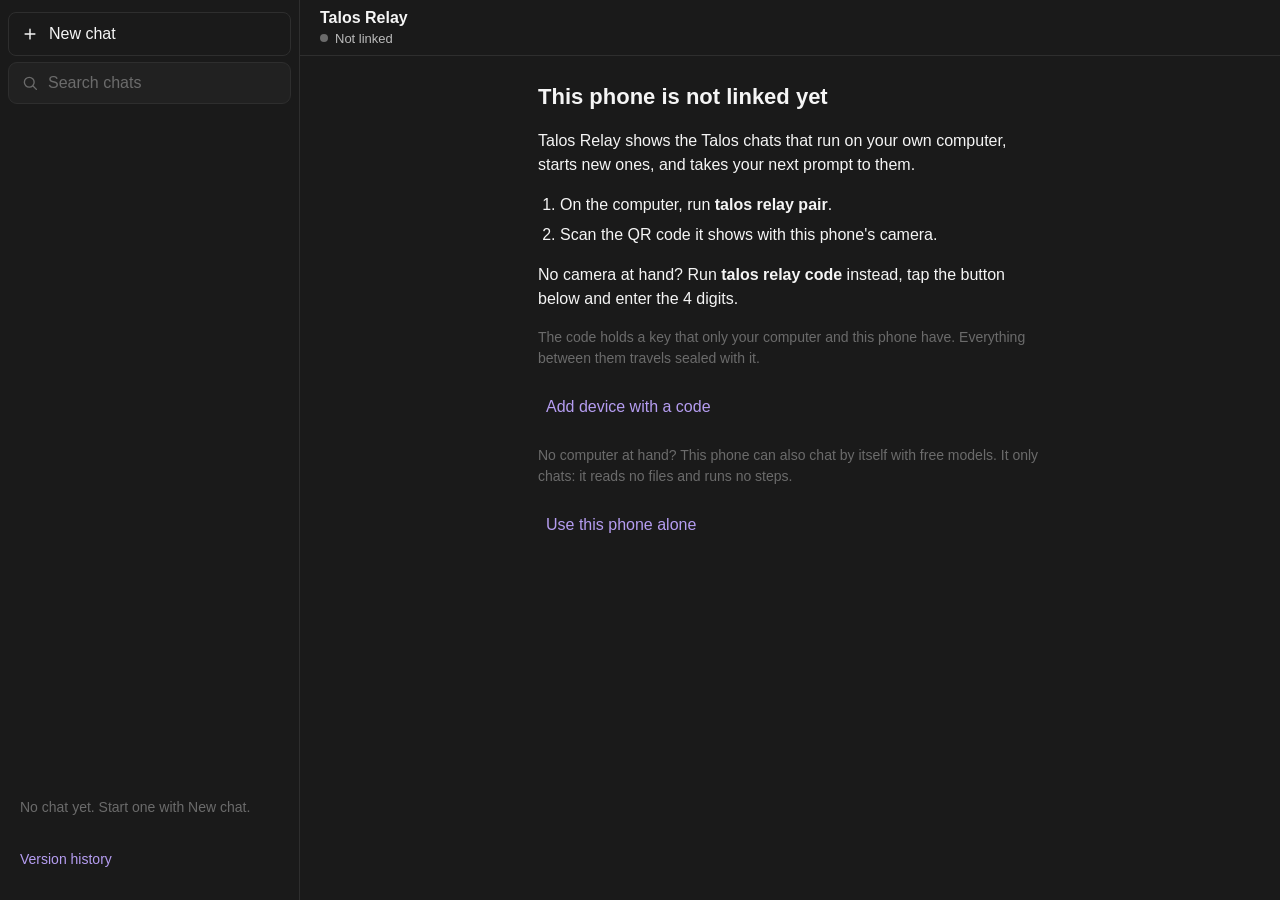
==== commit 9d53fe6e: "Talos Relay 2.2.0: pick the model on the phone, and chat with no computer - The computer lists its m" ====
--- a/relay/site/index.html
+++ b/relay/site/index.html
@@ -18,7 +18,7 @@
 <meta name="apple-mobile-web-app-title" content="Talos Relay">
 <link rel="apple-touch-icon" href="icon-180.png">
 <link rel="icon" href="icon.svg" type="image/svg+xml">
-<link rel="stylesheet" href="styles.css?v=2.0.0">
+<link rel="stylesheet" href="styles.css?v=2.2.0">
 </head>
 <body>
 <aside id="side" class="side" aria-label="Chats">
@@ -46,6 +46,7 @@
   <nav id="chats" class="chats" aria-label="Chats on the computer"></nav>
   <p id="noChats" class="side-empty">No chat yet. Start one with New chat.</p>
   <p id="about" class="side-about"></p>
+  <button type="button" id="showKeys" class="versions-link" hidden>Models and keys</button>
   <button type="button" id="showVersions" class="versions-link">Version history</button>
 </aside>
 <div id="shade" class="shade" hidden></div>
@@ -70,6 +71,16 @@
     </div>
     <p id="deviceError" role="alert" hidden></p>
     <div class="device-actions"><button type="button" id="cancelDevice">Cancel</button><button type="submit" id="saveDevice">Add and switch</button></div>
+  </form>
+</dialog>
+<dialog id="keysDialog" aria-labelledby="keysTitle">
+  <form id="keysForm" autocomplete="off">
+    <h2 id="keysTitle">Models and keys</h2>
+    <p>Glow's free AI needs no key. A free key of a service adds its models to the list below the prompt box. A key stays in this browser and goes only to its own service.</p>
+    <div id="keysFields"></div>
+    <div id="keysFrom"></div>
+    <p id="keysNote" role="status" hidden></p>
+    <div class="device-actions"><button type="button" id="closeKeys">Close</button><button type="submit" id="saveKeys">Save</button></div>
   </form>
 </dialog>
 <dialog id="versionsDialog" aria-labelledby="versionsTitle">
@@ -103,6 +114,8 @@
     <p>No camera at hand? Run <strong>talos relay code</strong> instead, tap the button below and enter the 4 digits.</p>
     <p class="soft">The code holds a key that only your computer and this phone have. Everything between them travels sealed with it.</p>
     <button type="button" id="firstDevice">Add device with a code</button>
+    <p class="soft">No computer at hand? This phone can also chat by itself with free models. It only chats: it reads no files and runs no steps.</p>
+    <button type="button" id="phoneAlone">Use this phone alone</button>
   </section>
 
   <aside id="hint" class="hint" hidden>
@@ -125,6 +138,7 @@
         <button id="attach" class="attach" type="button" aria-label="Add a photo">
           <svg viewBox="0 0 24 24" width="20" height="20" aria-hidden="true"><path d="M12 5.5v13M5.5 12h13" fill="none" stroke="currentColor" stroke-width="1.9" stroke-linecap="round"/></svg>
         </button>
+        <select id="model" class="model" aria-label="Model for the next prompt" hidden></select>
         <span id="sendTarget" class="send-target" aria-live="polite"></span>
         <button id="send" class="send" type="submit" aria-label="Send" disabled>
           <svg viewBox="0 0 24 24" width="20" height="20" aria-hidden="true"><path d="M12 18.5v-13M6.5 11L12 5.5 17.5 11" fill="none" stroke="currentColor" stroke-width="2.1" stroke-linecap="round" stroke-linejoin="round"/></svg>
@@ -135,6 +149,8 @@
 </div>
 
 <noscript><p class="sheet">This page needs JavaScript: it opens the sealed text from your computer on this phone.</p></noscript>
-<script src="app.js?v=2.0.0"></script>
+<script src="lite-crypto.js?v=2.2.0"></script>
+<script src="phone.js?v=2.2.0"></script>
+<script src="app.js?v=2.2.0"></script>
 </body>
 </html>
--- a/relay/site/styles.css
+++ b/relay/site/styles.css
@@ -56,7 +56,7 @@
 .device-controls label, #deviceDialog label { display: block; margin-bottom: 5px; color: var(--dim); font-size: 13px; }
 .device-controls select, #deviceDialog input { width: 100%; padding: 10px; border: 1px solid var(--edge); border-radius: 9px; background: var(--card); color: var(--ink); font: inherit; }
 .device-actions { display: flex; align-items: center; justify-content: space-between; gap: 8px; }
-.device-actions button, #firstDevice { min-height: 48px; padding: 4px 8px; border: 0; border-radius: 7px; background: transparent; color: var(--link); cursor: pointer; }
+.device-actions button, #firstDevice, #phoneAlone { min-height: 48px; padding: 4px 8px; border: 0; border-radius: 7px; background: transparent; color: var(--link); cursor: pointer; }
 .send-target { min-width: 0; overflow: hidden; margin: 0 9px; color: var(--dim); font-size: 13px; text-overflow: ellipsis; white-space: nowrap; }
 #deviceDialog { width: min(90vw, 380px); max-height: 88dvh; overflow-y: auto; padding: 20px; border: 1px solid var(--edge); border-radius: 14px; background: var(--card); color: var(--ink); }
 #deviceDialog::backdrop { background: rgba(0, 0, 0, .65); }
@@ -606,3 +606,17 @@
 .more:disabled { opacity: 0.5; }
 .more:focus-visible, .work-stop:focus-visible { outline: 2px solid var(--link); outline-offset: 2px; }
 .side-about { margin: 0 12px; color: var(--soft); font-size: 12.5px; }
+/* the model of the next prompt */
+.composer .model { flex: 0 1 auto; min-width: 0; max-width: 52%; height: 36px; margin-left: 8px; padding: 0 8px; border: 1px solid var(--edge); border-radius: 999px; background: var(--card); color: var(--dim); font: inherit; font-size: 13px; text-overflow: ellipsis; }
+.composer .model[hidden], .composer .attach[hidden] { display: none; }
+.composer .model:focus-visible { outline: 2px solid var(--link); outline-offset: 2px; }
+/* the phone alone: its models and keys */
+#keysDialog { width: min(90vw, 380px); max-height: 88dvh; overflow-y: auto; padding: 20px; border: 1px solid var(--edge); border-radius: 14px; background: var(--card); color: var(--ink); }
+#keysDialog::backdrop { background: rgba(0, 0, 0, .65); }
+#keysDialog h2 { margin: 0 0 14px; font-size: 19px; }
+#keysDialog label { display: block; margin: 12px 0 5px; color: var(--dim); font-size: 13px; }
+#keysDialog input { width: 100%; padding: 10px; border: 1px solid var(--edge); border-radius: 9px; background: var(--card); color: var(--ink); font: inherit; }
+#keysDialog p { color: var(--dim); font-size: 14px; }
+#keysDialog #keysNote { color: var(--ink); white-space: pre-line; }
+#keysDialog .other-way { display: block; min-height: 42px; margin-top: 8px; padding: 4px 0; border: 0; background: transparent; color: var(--link); font: inherit; font-size: 14px; text-align: left; cursor: pointer; }
+#keysDialog .device-actions { margin-top: 10px; }
